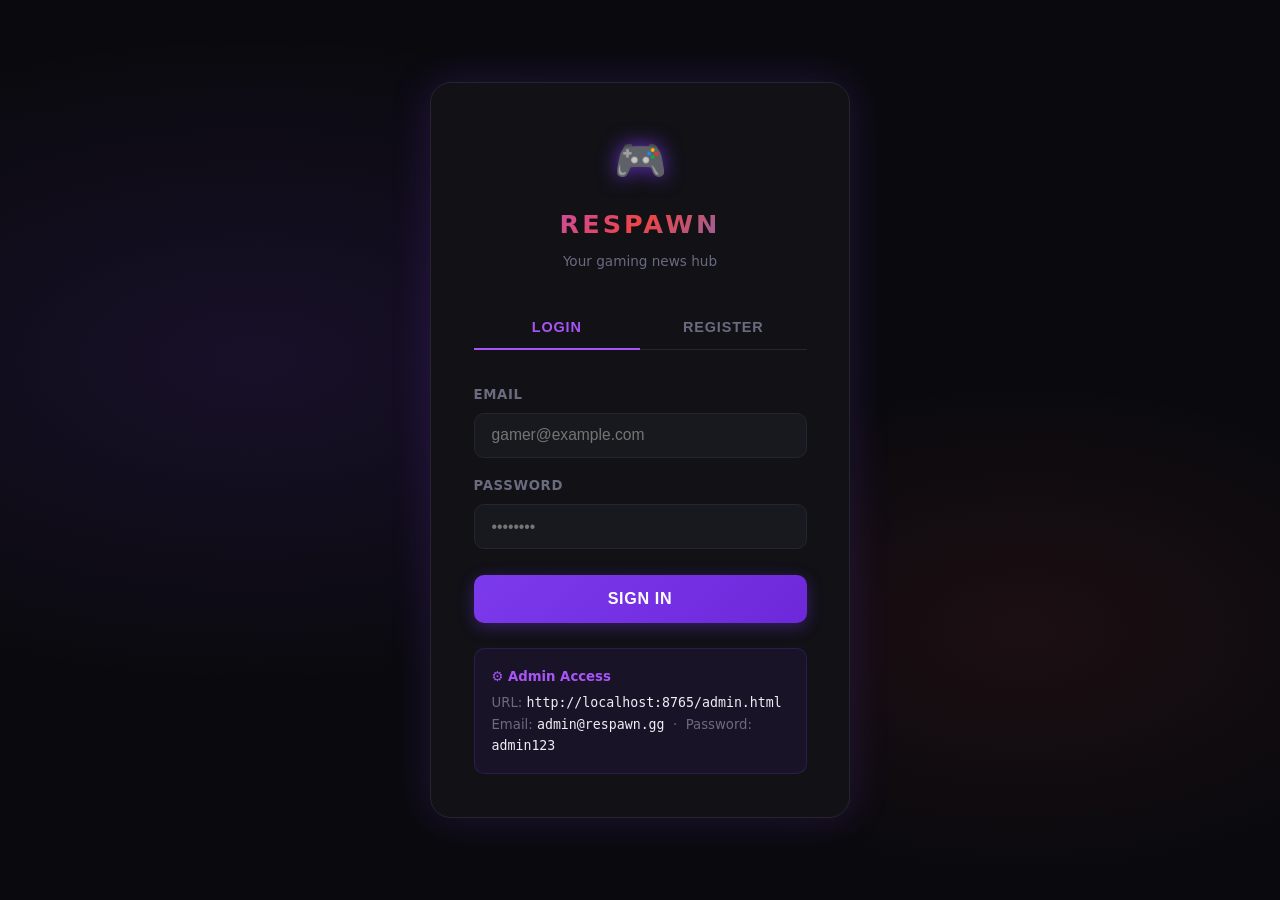
==== frontend/index.html @ 0dabea5b "Initial commit — RESPAWN News gaming site Full-featured gaming news site: articles, reviews, comment" ====
<!DOCTYPE html>
<html lang="en">
<head>
  <meta charset="UTF-8" />
  <meta name="viewport" content="width=device-width, initial-scale=1.0" />
  <title>RESPAWN — Login</title>
  <link rel="stylesheet" href="style.css" />
</head>
<body>

<div class="auth-wrap">
  <div class="auth-card">

    <!-- Logo -->
    <div class="auth-logo">
      <span class="icon">🎮</span>
      <h1>RESPAWN</h1>
      <p>Your gaming news hub</p>
    </div>

    <!-- Tabs -->
    <div class="auth-tabs">
      <button class="auth-tab active" data-tab="login">Login</button>
      <button class="auth-tab"        data-tab="register">Register</button>
    </div>

    <!-- Error / Success banners -->
    <div class="auth-error"   id="authError"></div>
    <div class="auth-success" id="authSuccess"></div>

    <!-- Login Form -->
    <form class="auth-form visible" id="loginForm" autocomplete="on">
      <div class="form-group">
        <label for="loginEmail">Email</label>
        <input id="loginEmail" type="email" placeholder="gamer@example.com" autocomplete="email" required />
      </div>
      <div class="form-group">
        <label for="loginPassword">Password</label>
        <input id="loginPassword" type="password" placeholder="••••••••" autocomplete="current-password" required />
      </div>
      <button class="btn-primary" type="submit" id="loginBtn">Sign In</button>
    </form>

    <!-- Register Form -->
    <form class="auth-form" id="registerForm" autocomplete="on">
      <div class="form-group">
        <label for="regUsername">Username</label>
        <input id="regUsername" type="text" placeholder="CoolGamer99" autocomplete="username" required />
      </div>
      <div class="form-group">
        <label for="regEmail">Email</label>
        <input id="regEmail" type="email" placeholder="gamer@example.com" autocomplete="email" required />
      </div>
      <div class="form-group">
        <label for="regPassword">Password <small style="font-weight:400;text-transform:none;">(min 6 chars)</small></label>
        <input id="regPassword" type="password" placeholder="••••••••" autocomplete="new-password" required />
      </div>
      <div class="form-group">
        <label for="regPassword2">Confirm Password</label>
        <input id="regPassword2" type="password" placeholder="••••••••" autocomplete="new-password" required />
      </div>
      <button class="btn-primary" type="submit" id="registerBtn">Create Account</button>
    </form>

    <!-- Admin hint -->
    <div style="margin-top:1.5rem;padding:1rem;background:rgba(124,58,237,.08);border:1px solid rgba(124,58,237,.2);border-radius:10px;font-size:.78rem;color:var(--muted);line-height:1.6;">
      <strong style="color:#a855f7;display:block;margin-bottom:.3rem;">⚙️ Admin Access</strong>
      URL: <code style="color:var(--text)">http://localhost:8765/admin.html</code><br>
      Email: <code style="color:var(--text)">admin@respawn.gg</code> &nbsp;·&nbsp; Password: <code style="color:var(--text)">admin123</code>
    </div>

  </div>
</div>

<script>
  const API = 'http://localhost:8765/api';

  // ── Redirect if already logged in ──────────────────────────────────────────
  if (localStorage.getItem('respawn_token')) {
    window.location.replace('home.html');
  }

  // ── Tab switching ──────────────────────────────────────────────────────────
  document.querySelectorAll('.auth-tab').forEach(tab => {
    tab.addEventListener('click', () => {
      document.querySelectorAll('.auth-tab').forEach(t => t.classList.remove('active'));
      document.querySelectorAll('.auth-form').forEach(f => f.classList.remove('visible'));
      tab.classList.add('active');
      document.getElementById(tab.dataset.tab + 'Form').classList.add('visible');
      clearMessages();
    });
  });

  // ── UI helpers ─────────────────────────────────────────────────────────────
  function showError(msg) {
    const el = document.getElementById('authError');
    el.textContent = msg; el.classList.add('visible');
    document.getElementById('authSuccess').classList.remove('visible');
  }
  function showSuccess(msg) {
    const el = document.getElementById('authSuccess');
    el.textContent = msg; el.classList.add('visible');
    document.getElementById('authError').classList.remove('visible');
  }
  function clearMessages() {
    document.getElementById('authError').classList.remove('visible');
    document.getElementById('authSuccess').classList.remove('visible');
  }
  function setLoading(btn, loading) {
    btn.disabled = loading;
    btn.textContent = loading ? 'Please wait…' : (btn.id === 'loginBtn' ? 'Sign In' : 'Create Account');
  }

  // ── Login ──────────────────────────────────────────────────────────────────
  document.getElementById('loginForm').addEventListener('submit', async e => {
    e.preventDefault();
    clearMessages();
    const btn   = document.getElementById('loginBtn');
    const email = document.getElementById('loginEmail').value.trim();
    const pass  = document.getElementById('loginPassword').value;

    setLoading(btn, true);
    try {
      const res  = await fetch(`${API}/auth/login`, {
        method: 'POST',
        headers: { 'Content-Type': 'application/json' },
        body: JSON.stringify({ email, password: pass }),
      });
      const data = await res.json();
      if (!res.ok) return showError(data.error || 'Login failed');
      localStorage.setItem('respawn_token', data.token);
      localStorage.setItem('respawn_user',  JSON.stringify(data.user));
      showSuccess('Welcome back, ' + data.user.username + '! Redirecting…');
      setTimeout(() => window.location.replace('home.html'), 900);
    } catch {
      showError('Cannot connect to server. Is the backend running?');
    } finally {
      setLoading(btn, false);
    }
  });

  // ── Register ───────────────────────────────────────────────────────────────
  document.getElementById('registerForm').addEventListener('submit', async e => {
    e.preventDefault();
    clearMessages();
    const btn  = document.getElementById('registerBtn');
    const username = document.getElementById('regUsername').value.trim();
    const email    = document.getElementById('regEmail').value.trim();
    const pass     = document.getElementById('regPassword').value;
    const pass2    = document.getElementById('regPassword2').value;

    if (pass !== pass2) return showError('Passwords do not match');

    setLoading(btn, true);
    try {
      const res  = await fetch(`${API}/auth/register`, {
        method: 'POST',
        headers: { 'Content-Type': 'application/json' },
        body: JSON.stringify({ username, email, password: pass }),
      });
      const data = await res.json();
      if (!res.ok) return showError(data.error || 'Registration failed');
      localStorage.setItem('respawn_token', data.token);
      localStorage.setItem('respawn_user',  JSON.stringify(data.user));
      showSuccess('Account created! Welcome, ' + data.user.username + '! Redirecting…');
      setTimeout(() => window.location.replace('home.html'), 900);
    } catch {
      showError('Cannot connect to server. Is the backend running?');
    } finally {
      setLoading(btn, false);
    }
  });
</script>

</body>
</html>
---- frontend/style.css ----
/* ══════════════════════════════════════════════════════
   RESPAWN NEWS — Global Styles
   ══════════════════════════════════════════════════════ */

*, *::before, *::after { box-sizing: border-box; margin: 0; padding: 0; }

:root {
  --bg:        #0a0a0e;
  --surface:   #111116;
  --surface2:  #18181f;
  --border:    #252530;
  --accent:    #7c3aed;
  --accent2:   #ef4444;
  --accent3:   #22c55e;
  --accent4:   #3b82f6;
  --text:      #eeeef4;
  --muted:     #6b6b80;
  --tag-bg:    rgba(124,58,237,.15);
  --tag-text:  #b08aff;
  --radius:    14px;
  --glow:      0 0 40px rgba(124,58,237,.2);
}

html {
  scroll-behavior: smooth;
  font-size: 17px;
}

body {
  font-family: 'Segoe UI', system-ui, -apple-system, sans-serif;
  background-color: var(--bg);
  background-image:
    radial-gradient(circle at 1px 1px, rgba(124,58,237,.07) 1px, transparent 0),
    radial-gradient(circle at 17px 17px, rgba(124,58,237,.04) 1px, transparent 0);
  background-size: 32px 32px;
  color: var(--text);
  min-height: 100vh;
  line-height: 1.65;
}

::-webkit-scrollbar { width: 6px; }
::-webkit-scrollbar-track { background: var(--bg); }
::-webkit-scrollbar-thumb { background: var(--border); border-radius: 3px; }

a { color: inherit; text-decoration: none; }

/* ── Navbar ─────────────────────────────────────────────── */
nav {
  position: sticky; top: 0; z-index: 100;
  background: rgba(10,10,14,.88);
  backdrop-filter: blur(18px);
  border-bottom: 1px solid var(--border);
  padding: 0 2rem;
  display: flex; align-items: center; justify-content: space-between;
  height: 60px;
}

.nav-logo {
  font-size: 1.22rem; font-weight: 900;
  letter-spacing: 2px; text-transform: uppercase;
  color: var(--text);
  display: flex; align-items: center; gap: .55rem;
  text-decoration: none;
}

.nav-logo .controller-icon {
  font-size: 1.3rem;
  filter: drop-shadow(0 0 6px rgba(124,58,237,.8));
  animation: float 3s ease-in-out infinite;
}

.nav-logo .brand-text {
  background: linear-gradient(135deg, #a855f7, #ef4444, #3b82f6);
  -webkit-background-clip: text; -webkit-text-fill-color: transparent;
  background-clip: text;
}

@keyframes float {
  0%,100% { transform: translateY(0); }
  50%      { transform: translateY(-4px); }
}

.nav-links {
  display: flex; align-items: center; gap: .25rem;
}

.nav-links a {
  padding: .4rem .9rem;
  border-radius: 8px;
  font-size: .8rem; font-weight: 600;
  letter-spacing: .04em; text-transform: uppercase;
  color: var(--muted);
  transition: color .2s, background .2s;
}

.nav-links a:hover,
.nav-links a.active {
  color: var(--text); background: var(--surface2);
}

.nav-links a.active {
  color: #a855f7;
}

.nav-right {
  display: flex; align-items: center; gap: .75rem;
}

.nav-user {
  display: flex; align-items: center; gap: .5rem;
  font-size: .82rem; color: var(--muted);
}

.nav-avatar {
  width: 32px; height: 32px;
  border-radius: 50%;
  background: linear-gradient(135deg, #7c3aed, #ef4444);
  display: flex; align-items: center; justify-content: center;
  font-size: .85rem; font-weight: 700; color: #fff;
}

.btn-logout {
  padding: .35rem .8rem;
  border: 1px solid var(--border);
  background: transparent;
  color: var(--muted);
  border-radius: 8px;
  font-size: .75rem; font-weight: 600;
  letter-spacing: .04em; text-transform: uppercase;
  cursor: pointer;
  transition: color .2s, border-color .2s;
}
.btn-logout:hover { color: var(--text); border-color: var(--text); }

.btn-admin {
  padding: .35rem .8rem;
  border: 1px solid #a855f7;
  background: rgba(168,85,247,.12);
  color: #a855f7;
  border-radius: 7px;
  font-size: .78rem;
  font-weight: 700;
  cursor: pointer;
  text-decoration: none;
  transition: background .2s, color .2s;
}
.btn-admin:hover { background: rgba(168,85,247,.3); color: #fff; }

/* ── Page wrapper ────────────────────────────────────────── */
.page { max-width: 1200px; margin: 0 auto; padding: 2rem; }

/* ── Section title ───────────────────────────────────────── */
.section-title {
  font-size: .88rem; font-weight: 800;
  letter-spacing: .1em; text-transform: uppercase;
  color: var(--muted);
  margin-bottom: 1.2rem;
  display: flex; align-items: center; gap: .7rem;
}
.section-title::after {
  content: ''; flex: 1; height: 1px; background: var(--border);
}

/* ── Tags ────────────────────────────────────────────────── */
.tile__tag {
  display: inline-flex; align-items: center; gap: .3rem;
  background: var(--tag-bg); color: var(--tag-text);
  font-size: .7rem; font-weight: 800;
  letter-spacing: .08em; text-transform: uppercase;
  padding: .25rem .65rem; border-radius: 4px; margin-bottom: .75rem;
}
.tag-ps      { background: rgba(29,78,216,.2);   color: #93c5fd; }
.tag-xbox    { background: rgba(21,128,61,.2);   color: #86efac; }
.tag-nin     { background: rgba(220,38,38,.2);   color: #fca5a5; }
.tag-pc      { background: rgba(37,99,235,.2);   color: #bfdbfe; }
.tag-esports { background: rgba(147,51,234,.2);  color: #d8b4fe; }
.tag-mobile  { background: rgba(217,119,6,.2);   color: #fcd34d; }

/* ── Featured grid ───────────────────────────────────────── */
.featured-grid {
  display: grid;
  grid-template-columns: 2fr 1fr;
  grid-template-rows: auto auto;
  gap: 2px;
  background: var(--border);
  border: 1px solid var(--border);
  border-radius: var(--radius);
  overflow: hidden;
  margin-bottom: 2.5rem;
}

.tile {
  background: var(--surface); position: relative;
  overflow: hidden; cursor: pointer;
  transition: background .2s;
}
.tile:hover { background: var(--surface2); }

.tile--hero {
  grid-row: 1 / 3;
  min-height: 500px;
  display: flex; flex-direction: column; justify-content: flex-end;
}

.tile__img {
  position: absolute; inset: 0; width: 100%; height: 100%;
  object-fit: cover; opacity: .4;
  transition: opacity .4s, transform .5s;
}
.tile:hover .tile__img { opacity: .52; transform: scale(1.04); }

.tile--hero::before {
  content: ''; position: absolute; inset: 0;
  background: linear-gradient(to top, rgba(10,10,14,.98) 38%, rgba(10,10,14,.2) 100%);
  z-index: 1;
}
.tile--sm::before {
  content: ''; position: absolute; inset: 0;
  background: linear-gradient(to top, rgba(10,10,14,.96) 30%, transparent 100%);
  z-index: 1;
}
.tile--sm {
  min-height: 242px;
  display: flex; flex-direction: column; justify-content: flex-end;
}
.tile__body { position: relative; z-index: 2; padding: 1.7rem; }
.tile__headline {
  font-size: 1.45rem; font-weight: 800;
  line-height: 1.2; letter-spacing: -.4px;
  margin-bottom: .5rem; color: var(--text);
}
.tile--sm .tile__headline { font-size: 1.02rem; font-weight: 700; }
.tile__meta {
  display: flex; align-items: center; gap: .55rem;
  font-size: .75rem; color: var(--muted);
}
.tile__meta .sep { opacity: .4; }
.tile__read-btn {
  margin-top: 1rem;
  display: inline-flex; align-items: center; gap: .4rem;
  font-size: .8rem; font-weight: 700; color: #a855f7;
  letter-spacing: .04em; text-transform: uppercase;
  transition: gap .2s;
}
.tile:hover .tile__read-btn { gap: .7rem; }
.tile--hero .tile__body::before {
  content: ''; display: block;
  width: 40px; height: 3px;
  background: linear-gradient(90deg, #a855f7, #ef4444);
  border-radius: 2px; margin-bottom: 1rem;
}
.score-badge {
  position: absolute; top: 1.2rem; right: 1.2rem; z-index: 3;
  background: rgba(10,10,14,.75); backdrop-filter: blur(6px);
  border: 1px solid rgba(255,255,255,.1);
  border-radius: 8px; padding: .4rem .7rem; text-align: center;
}
.score-badge .score-num {
  font-size: 1.5rem; font-weight: 900; line-height: 1; color: #facc15;
}
.score-badge .score-label {
  font-size: .6rem; font-weight: 700;
  letter-spacing: .06em; text-transform: uppercase; color: var(--muted);
}

/* ── Sub-news grid ───────────────────────────────────────── */
.sub-grid {
  display: grid;
  grid-template-columns: repeat(auto-fill, minmax(290px, 1fr));
  gap: 1.1rem;
}

.card {
  background: var(--surface);
  border: 1px solid var(--border);
  border-radius: var(--radius);
  overflow: hidden; cursor: pointer;
  transition: transform .22s, box-shadow .22s, border-color .22s;
  display: flex; flex-direction: column;
}
.card:hover {
  transform: translateY(-4px);
  box-shadow: 0 12px 32px rgba(0,0,0,.4);
  border-color: rgba(124,58,237,.35);
}
.card__img-wrap { width: 100%; height: 180px; overflow: hidden; position: relative; }
.card__img { width: 100%; height: 100%; object-fit: cover; opacity: .75; transition: opacity .3s, transform .4s; }
.card:hover .card__img { opacity: .9; transform: scale(1.05); }
.card__body { padding: 1.1rem; flex: 1; display: flex; flex-direction: column; }
.card__headline {
  font-size: .97rem; font-weight: 700; line-height: 1.3;
  margin-bottom: .5rem; flex: 1;
}
.card__summary { font-size: .8rem; color: var(--muted); line-height: 1.5; margin-bottom: .75rem; }
.card__meta { font-size: .72rem; color: var(--muted); display: flex; gap: .5rem; align-items: center; }
.card__score {
  margin-left: auto;
  font-size: .85rem; font-weight: 800; color: #facc15;
}

/* ── Category nav bar ────────────────────────────────────── */
.cat-bar {
  display: flex; gap: .5rem; margin-bottom: 2rem;
  flex-wrap: wrap;
}
.cat-btn {
  padding: .45rem 1.1rem;
  border: 1px solid var(--border);
  background: var(--surface);
  color: var(--muted);
  border-radius: 999px;
  font-size: .78rem; font-weight: 700;
  letter-spacing: .04em; text-transform: uppercase;
  cursor: pointer;
  transition: all .2s;
}
.cat-btn:hover, .cat-btn.active {
  background: var(--accent); border-color: var(--accent);
  color: #fff; box-shadow: 0 0 16px rgba(124,58,237,.4);
}

/* ── Category header ─────────────────────────────────────── */
.cat-header {
  padding: 3rem 0 2rem;
  border-bottom: 1px solid var(--border);
  margin-bottom: 2rem;
}
.cat-header__eyebrow {
  font-size: .75rem; font-weight: 800;
  letter-spacing: .14em; text-transform: uppercase;
  color: var(--muted); margin-bottom: .5rem;
}
.cat-header__title {
  font-size: 2.8rem; font-weight: 900;
  letter-spacing: -1px; line-height: 1;
}
.cat-header__count { font-size: .85rem; color: var(--muted); margin-top: .5rem; }

/* ── Auth page ───────────────────────────────────────────── */
.auth-wrap {
  min-height: 100vh;
  display: flex; align-items: center; justify-content: center;
  background:
    radial-gradient(ellipse 80% 60% at 20% 40%, rgba(124,58,237,.12) 0%, transparent 60%),
    radial-gradient(ellipse 60% 50% at 80% 70%, rgba(239,68,68,.08) 0%, transparent 55%),
    var(--bg);
  padding: 2rem;
}

.auth-card {
  width: 100%; max-width: 420px;
  background: var(--surface);
  border: 1px solid var(--border);
  border-radius: calc(var(--radius) * 1.5);
  padding: 2.5rem;
  box-shadow: var(--glow);
}

.auth-logo {
  text-align: center; margin-bottom: 2rem;
}
.auth-logo .icon { font-size: 2.5rem; display: block; margin-bottom: .4rem;
  filter: drop-shadow(0 0 10px rgba(124,58,237,.8)); animation: float 3s ease-in-out infinite; }
.auth-logo h1 {
  font-size: 1.5rem; font-weight: 900; letter-spacing: 3px; text-transform: uppercase;
  background: linear-gradient(135deg, #a855f7, #ef4444, #3b82f6);
  -webkit-background-clip: text; -webkit-text-fill-color: transparent; background-clip: text;
}
.auth-logo p { font-size: .8rem; color: var(--muted); margin-top: .3rem; }

.auth-tabs {
  display: flex; border-bottom: 1px solid var(--border); margin-bottom: 2rem;
}
.auth-tab {
  flex: 1; padding: .75rem;
  background: none; border: none; border-bottom: 2px solid transparent;
  color: var(--muted); font-size: .85rem; font-weight: 700;
  letter-spacing: .06em; text-transform: uppercase;
  cursor: pointer; transition: color .2s, border-color .2s;
  margin-bottom: -1px;
}
.auth-tab.active { color: #a855f7; border-bottom-color: #a855f7; }

.auth-form { display: none; flex-direction: column; gap: 1rem; }
.auth-form.visible { display: flex; }

.form-group { display: flex; flex-direction: column; gap: .4rem; }
.form-group label { font-size: .78rem; font-weight: 600; letter-spacing: .05em; text-transform: uppercase; color: var(--muted); }
.form-group input {
  background: var(--surface2);
  border: 1px solid var(--border);
  border-radius: 10px;
  padding: .75rem 1rem;
  color: var(--text); font-size: .92rem;
  transition: border-color .2s, box-shadow .2s;
  outline: none;
}
.form-group input:focus {
  border-color: #7c3aed;
  box-shadow: 0 0 0 3px rgba(124,58,237,.15);
}

.btn-primary {
  margin-top: .5rem;
  padding: .85rem;
  background: linear-gradient(135deg, #7c3aed, #6d28d9);
  border: none; border-radius: 10px;
  color: #fff; font-size: .95rem; font-weight: 700;
  letter-spacing: .04em; text-transform: uppercase;
  cursor: pointer;
  transition: opacity .2s, transform .15s, box-shadow .2s;
  box-shadow: 0 4px 16px rgba(124,58,237,.35);
}
.btn-primary:hover { opacity: .9; transform: translateY(-1px); box-shadow: 0 6px 20px rgba(124,58,237,.5); }
.btn-primary:active { transform: translateY(0); }
.btn-primary:disabled { opacity: .5; cursor: not-allowed; transform: none; }

.auth-error {
  background: rgba(239,68,68,.1);
  border: 1px solid rgba(239,68,68,.3);
  border-radius: 8px; padding: .65rem 1rem;
  font-size: .82rem; color: #fca5a5;
  display: none;
}
.auth-error.visible { display: block; }

.auth-success {
  background: rgba(34,197,94,.1);
  border: 1px solid rgba(34,197,94,.3);
  border-radius: 8px; padding: .65rem 1rem;
  font-size: .82rem; color: #86efac;
  display: none;
}
.auth-success.visible { display: block; }

/* ── Spinner ─────────────────────────────────────────────── */
.spinner {
  width: 40px; height: 40px;
  border: 3px solid var(--border);
  border-top-color: #7c3aed;
  border-radius: 50%;
  animation: spin .7s linear infinite;
  margin: 3rem auto;
}
@keyframes spin { to { transform: rotate(360deg); } }

/* ── Empty state ─────────────────────────────────────────── */
.empty {
  text-align: center; padding: 5rem 2rem;
  color: var(--muted); font-size: .95rem;
}
.empty .empty-icon { font-size: 3rem; display: block; margin-bottom: 1rem; opacity: .4; }

/* ── Footer ──────────────────────────────────────────────── */
.site-footer {
  border-top: 1px solid var(--border);
  background: var(--surface);
  padding: 3rem 2rem 2rem;
  margin-top: 4rem;
}
.footer-inner {
  max-width: 1200px; margin: 0 auto;
  display: grid;
  grid-template-columns: 2fr 1fr 1fr 1fr;
  gap: 2.5rem;
}
.footer-brand .nav-logo {
  font-size: 1.1rem; margin-bottom: .75rem; display: inline-flex;
}
.footer-brand p {
  font-size: .82rem; color: var(--muted); line-height: 1.6; max-width: 280px;
}
.footer-col h4 {
  font-size: .72rem; font-weight: 800;
  letter-spacing: .1em; text-transform: uppercase;
  color: var(--muted); margin-bottom: .9rem;
}
.footer-col ul { list-style: none; display: flex; flex-direction: column; gap: .45rem; }
.footer-col ul li a {
  font-size: .82rem; color: var(--muted);
  transition: color .15s;
}
.footer-col ul li a:hover { color: var(--text); }
.footer-bottom {
  max-width: 1200px; margin: 2rem auto 0;
  padding-top: 1.25rem;
  border-top: 1px solid var(--border);
  display: flex; align-items: center; justify-content: space-between;
  flex-wrap: wrap; gap: .75rem;
  font-size: .75rem; color: var(--muted);
}
.footer-bottom a { color: var(--muted); transition: color .15s; }
.footer-bottom a:hover { color: var(--text); }
.footer-socials { display: flex; gap: .75rem; }
.footer-socials a {
  width: 32px; height: 32px;
  border: 1px solid var(--border); border-radius: 8px;
  display: flex; align-items: center; justify-content: center;
  font-size: .9rem; color: var(--muted);
  transition: border-color .15s, color .15s;
}
.footer-socials a:hover { border-color: #a855f7; color: #a855f7; }

@media (max-width: 768px) {
  .footer-inner { grid-template-columns: 1fr 1fr; }
  .footer-brand { grid-column: 1 / -1; }
}
@media (max-width: 480px) {
  .footer-inner { grid-template-columns: 1fr; }
}

/* ── Responsive ──────────────────────────────────────────── */
@media (max-width: 768px) {
  .featured-grid { grid-template-columns: 1fr; }
  .tile--hero { min-height: 360px; }
  .tile--sm { min-height: 200px; }
  .nav-links { display: none; }
  .cat-header__title { font-size: 2rem; }
  .page { padding: 1.25rem; }
}
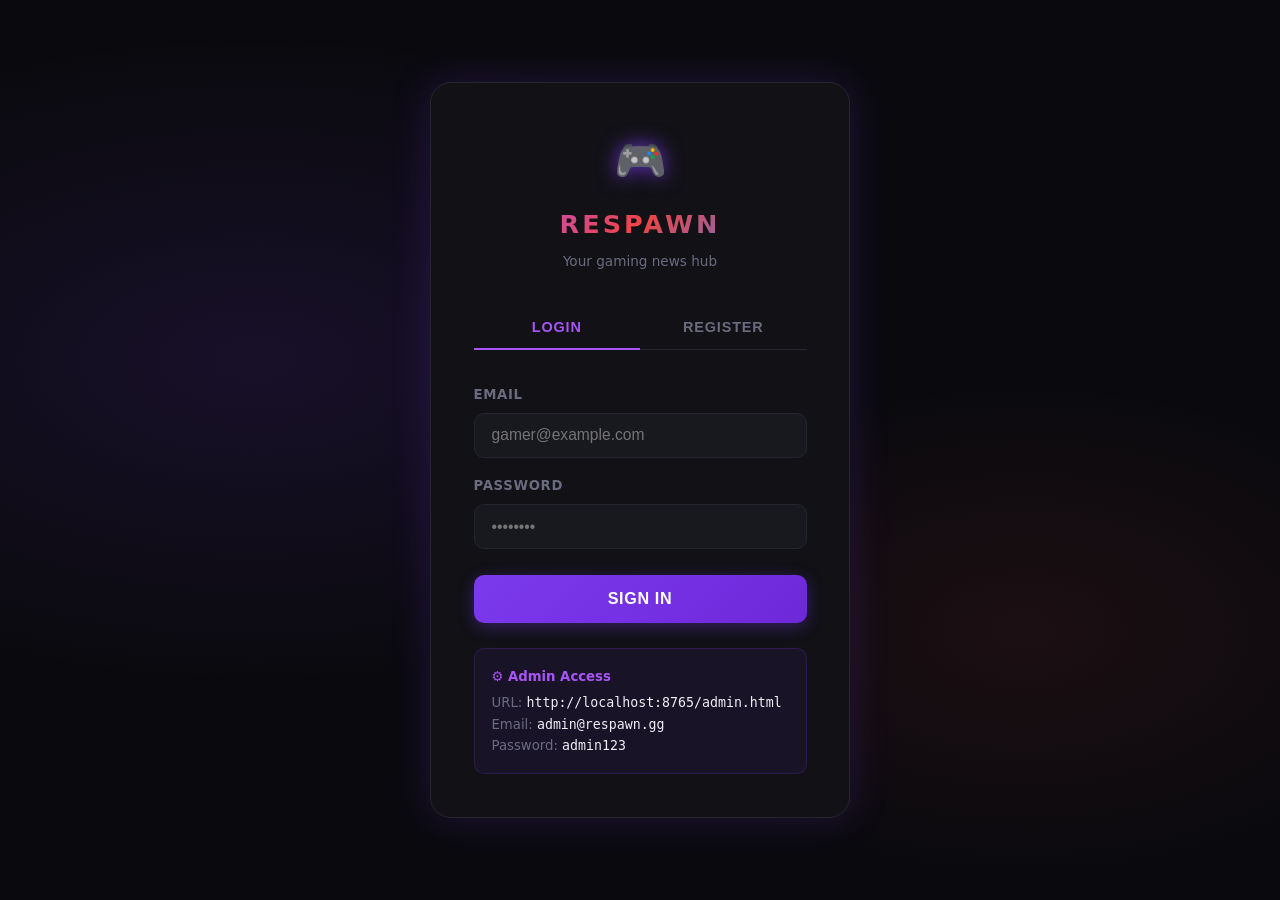
==== commit 9623c9ff: "More Responsiveness More Responsiveness" ====
--- a/frontend/index.html
+++ b/frontend/index.html
@@ -65,15 +65,16 @@
     <!-- Admin hint -->
     <div style="margin-top:1.5rem;padding:1rem;background:rgba(124,58,237,.08);border:1px solid rgba(124,58,237,.2);border-radius:10px;font-size:.78rem;color:var(--muted);line-height:1.6;">
       <strong style="color:#a855f7;display:block;margin-bottom:.3rem;">⚙️ Admin Access</strong>
-      URL: <code style="color:var(--text)">http://localhost:8765/admin.html</code><br>
-      Email: <code style="color:var(--text)">admin@respawn.gg</code> &nbsp;·&nbsp; Password: <code style="color:var(--text)">admin123</code>
+      URL: <code style="color:var(--text);word-break:break-all">http://localhost:8765/admin.html</code><br>
+      Email: <code style="color:var(--text);word-break:break-all">admin@respawn.gg</code><br>
+      Password: <code style="color:var(--text)">admin123</code>
     </div>
 
   </div>
 </div>
 
 <script>
-  const API = 'http://localhost:8765/api';
+  const API = `${location.protocol}//${location.hostname}:8765/api`;
 
   // ── Redirect if already logged in ──────────────────────────────────────────
   if (localStorage.getItem('respawn_token')) {
--- a/frontend/style.css
+++ b/frontend/style.css
@@ -36,6 +36,7 @@
   color: var(--text);
   min-height: 100vh;
   line-height: 1.65;
+  overflow-x: hidden;
 }
 
 ::-webkit-scrollbar { width: 6px; }
@@ -433,6 +434,12 @@
 }
 .auth-success.visible { display: block; }
 
+/* ── Auth responsive ────────────────────────────────────── */
+@media (max-width: 480px) {
+  .auth-wrap { padding: 1rem; align-items: flex-start; padding-top: 2rem; }
+  .auth-card { padding: 1.5rem 1.2rem; }
+}
+
 /* ── Spinner ─────────────────────────────────────────────── */
 .spinner {
   width: 40px; height: 40px;
@@ -509,12 +516,125 @@
   .footer-inner { grid-template-columns: 1fr; }
 }
 
-/* ── Responsive ──────────────────────────────────────────── */
-@media (max-width: 768px) {
+/* ── Hamburger menu button ───────────────────────────────── */
+.nav-hamburger {
+  display: none;
+  flex-direction: column;
+  justify-content: center;
+  gap: 5px;
+  background: none;
+  border: none;
+  cursor: pointer;
+  padding: .4rem .5rem;
+  border-radius: 8px;
+  transition: background .15s;
+  flex-shrink: 0;
+}
+.nav-hamburger:hover { background: var(--surface2); }
+.nav-hamburger span {
+  display: block;
+  width: 22px; height: 2px;
+  background: var(--muted);
+  border-radius: 2px;
+  transition: transform .25s, opacity .2s, background .2s;
+}
+nav.nav-open .nav-hamburger span:nth-child(1) {
+  transform: translateY(7px) rotate(45deg); background: var(--text);
+}
+nav.nav-open .nav-hamburger span:nth-child(2) {
+  opacity: 0; transform: scaleX(0);
+}
+nav.nav-open .nav-hamburger span:nth-child(3) {
+  transform: translateY(-7px) rotate(-45deg); background: var(--text);
+}
+
+/* ── Load-more button ───────────────────────────────────── */
+.load-more-wrap {
+  text-align: center;
+  padding: 2rem 0 1rem;
+}
+.btn-load-more {
+  background: transparent;
+  border: 1px solid var(--border);
+  color: var(--muted);
+  padding: .7rem 2.5rem;
+  border-radius: 999px;
+  font-size: .82rem; font-weight: 700;
+  letter-spacing: .05em; text-transform: uppercase;
+  cursor: pointer;
+  transition: border-color .2s, color .2s, background .2s;
+}
+.btn-load-more:hover:not(:disabled) {
+  border-color: #a855f7;
+  color: #a855f7;
+  background: rgba(168,85,247,.08);
+}
+.btn-load-more:disabled { opacity: .35; cursor: not-allowed; }
+
+/* ── Responsive — Tablet (≤ 900px) ─────────────────────── */
+@media (max-width: 900px) {
+  .sub-grid { grid-template-columns: repeat(auto-fill, minmax(240px, 1fr)); }
+}
+
+/* ── Responsive — Mobile (≤ 900px) ─────────────────────── */
+@media (max-width: 900px) {
+  /* Nav */
+  .nav-hamburger { display: flex; }
+  .nav-links {
+    display: none;
+    position: absolute;
+    top: 60px; left: 0; right: 0;
+    background: rgba(10,10,14,.97);
+    backdrop-filter: blur(18px);
+    flex-direction: column;
+    padding: .5rem 1rem .75rem;
+    border-bottom: 1px solid var(--border);
+    z-index: 98;
+    gap: .15rem;
+  }
+  nav.nav-open .nav-links { display: flex; }
+  .nav-links a {
+    padding: .7rem 1rem;
+    border-radius: 10px;
+    font-size: .88rem;
+  }
+  #navUsername { display: none; }
+  .nav-right { gap: .4rem; }
+  .btn-admin  { font-size: .7rem; padding: .3rem .6rem; }
+  .btn-logout { font-size: .7rem; padding: .3rem .6rem; }
+
+  /* Featured grid */
   .featured-grid { grid-template-columns: 1fr; }
   .tile--hero { min-height: 360px; }
-  .tile--sm { min-height: 200px; }
-  .nav-links { display: none; }
+  .tile--sm   { min-height: 220px; }
+
+  /* Sub-grid */
+  .sub-grid { grid-template-columns: 1fr; }
+
+  /* Category header */
   .cat-header__title { font-size: 2rem; }
-  .page { padding: 1.25rem; }
-}
+
+  /* Page padding */
+  .page { padding: 1rem; }
+
+  /* Footer */
+  .footer-inner { grid-template-columns: 1fr 1fr; }
+  .footer-brand { grid-column: 1 / -1; }
+}
+
+/* ── Responsive — Small Mobile (≤ 480px) ─────────────────── */
+@media (max-width: 480px) {
+  .featured-grid { grid-template-columns: 1fr; }
+  .tile--hero { min-height: 300px; }
+  .tile--sm   { min-height: 200px; }
+  .tile__headline { font-size: 1.15rem; }
+  .tile--hero .tile__headline { font-size: 1.25rem; }
+  .page { padding: .75rem; }
+  .cat-bar { gap: .35rem; }
+  .cat-btn { font-size: .72rem; padding: .38rem .85rem; }
+  .footer-inner { grid-template-columns: 1fr; }
+
+  /* Compact cards on small screens */
+  .card__img-wrap { height: 150px; }
+  .sub-grid { gap: .75rem; }
+}
